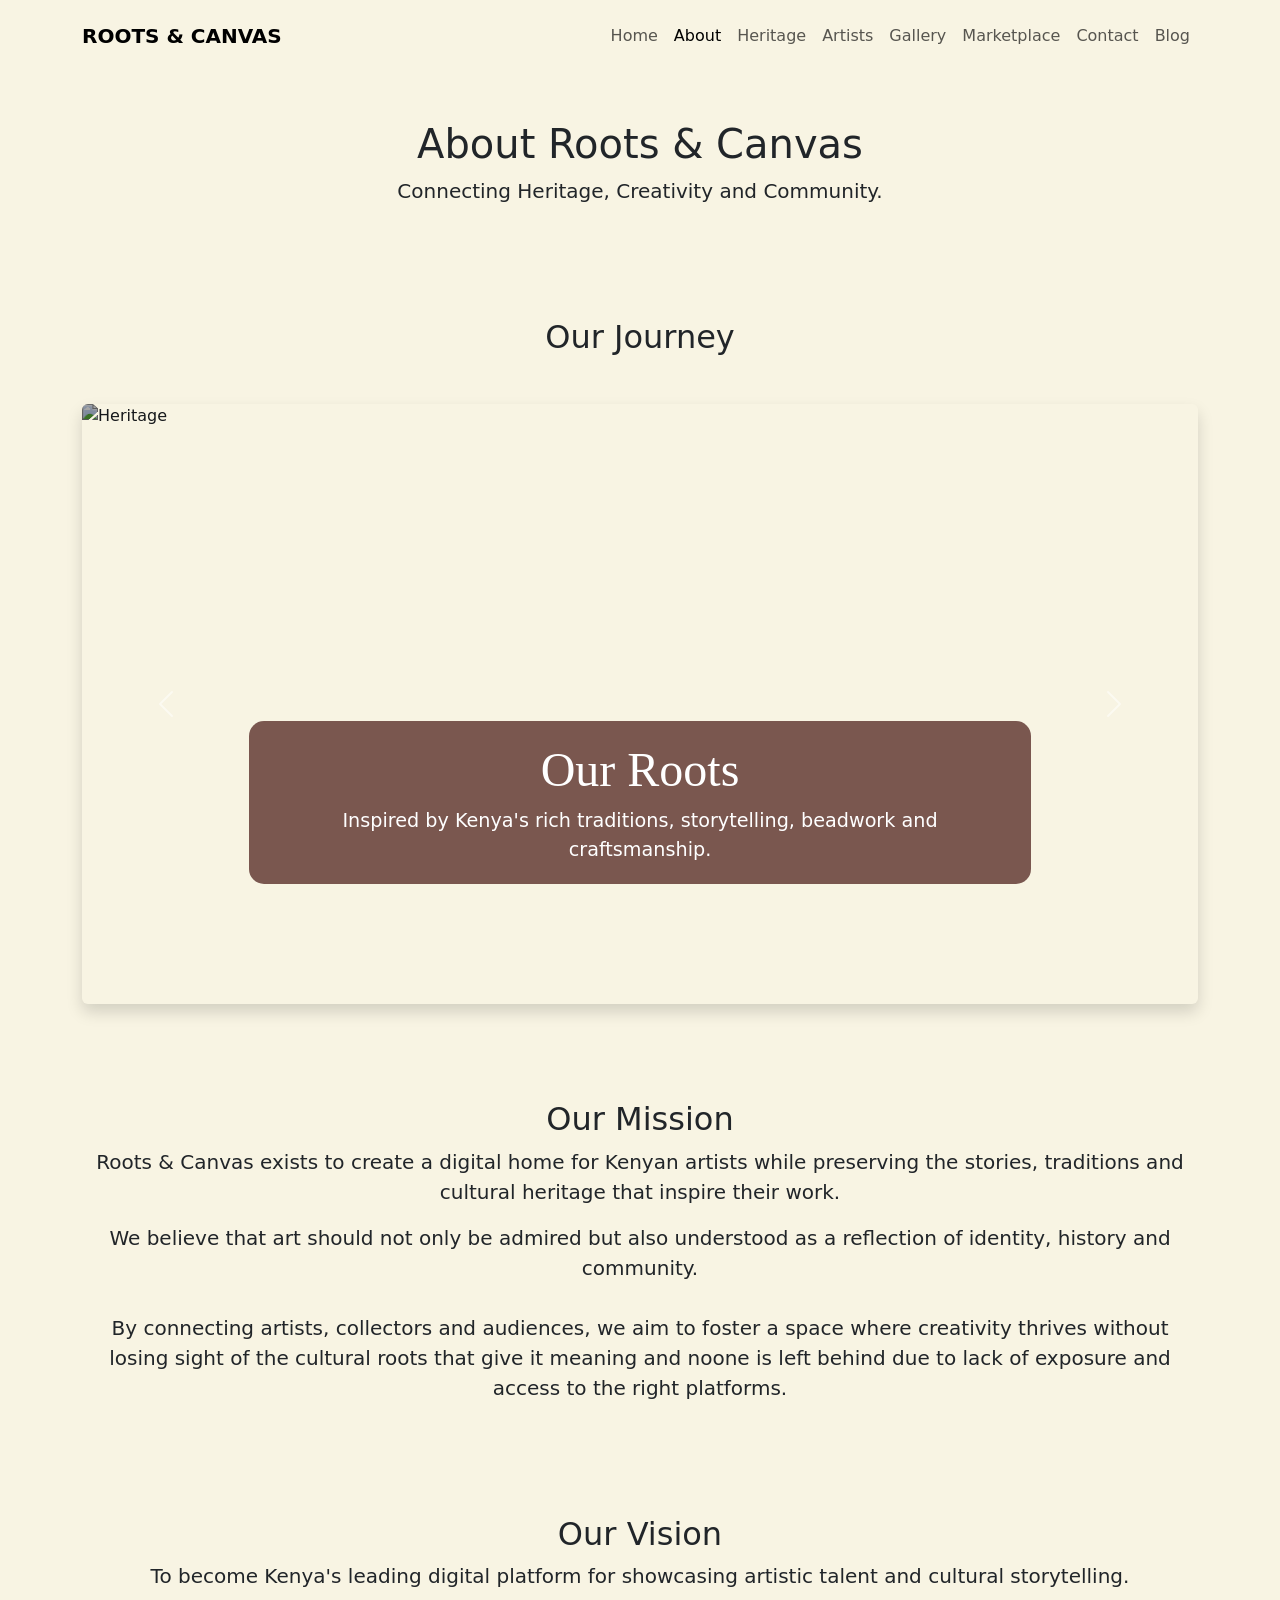
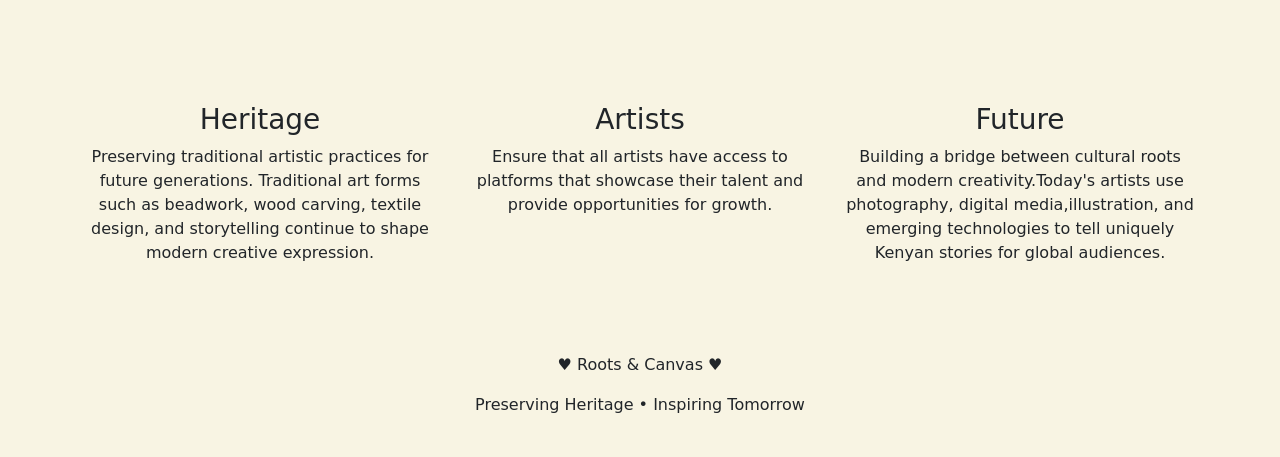
==== aboutus.html @ d77ed567 "changed the layout of about page" ====
<!DOCTYPE html>
<html lang="en">

<head>

  <meta charset="UTF-8">
  <meta name="viewport" content="width=device-width, initial-scale=1.0">

  <title>About | Roots & Canvas</title>
  <link href="https://cdn.jsdelivr.net/npm/bootstrap@5.3.7/dist/css/bootstrap.min.css" rel="stylesheet">
  <link rel="stylesheet" href="css/style.css">

</head>

<body>

    <nav class="navbar navbar-expand-lg navbar-light bg-red py-3 sticky-top">

        <div class="container">

            <a class="navbar-brand fw-bold" href="index.html">
                ROOTS & CANVAS
            </a>

            <button class="navbar-toggler"
                    type="button"
                    data-bs-toggle="collapse"
                    data-bs-target="#menu">

                <span class="navbar-toggler-icon"></span>

            </button>

            <div class="collapse navbar-collapse" id="menu">

                <ul class="navbar-nav ms-auto">

                    <li class="nav-item">
                        <a class="nav-link" href="index.html">Home</a>
                    </li>

                    <li class="nav-item">
                        <a class="nav-link active" href="aboutus.html">About</a>
                    </li>

                    <li class="nav-item">
                        <a class="nav-link" href="Heritage.html">Heritage</a>
                    </li>

                    <li class="nav-item">
                        <a class="nav-link" href="Artists.html">Artists</a>
                    </li>

                    <li class="nav-item">
                        <a class="nav-link" href="gallery.html">Gallery</a>
                    </li>

                    <li class="nav-item">
                        <a class="nav-link" href="MarketPlace.html">Marketplace</a>
                    </li>

                    <li class="nav-item">
                        <a class="nav-link" href="contacts.html">Contact</a>
                    </li>

                    <li class="nav-item">
                        <a class="nav-link" href="blog.html">Blog</a>
                    </li>

                </ul>

            </div>

        </div>

    </nav>

<section class="py-5">
       <div class="container text-center">
            <h1 class="section-title">
              About Roots & Canvas
            </h1>

             <p class="lead">Connecting Heritage, Creativity and Community.</p>
       </div>
</section>

    <section class="container py-5">

    <h2 class="section-title text-center mb-5">
        Our Journey
    </h2>

    <div id="aboutCarousel"
         class="carousel slide shadow rounded overflow-hidden"
         data-bs-ride="carousel">

        <div class="carousel-inner">

            <!-- Slide 1 -->

            <div class="carousel-item active">

                <img src="images/heritage.jpg"
                     class="d-block w-100 carousel-img"
                     alt="Heritage">

                <div class="carousel-caption">

                    <h2>Our Roots</h2>

                    <p>
                        Inspired by Kenya's rich traditions,
                        storytelling, beadwork and craftsmanship.
                    </p>

                </div>

            </div>

            <!-- Slide 2 -->

            <div class="carousel-item">

                <img src="images/artists.jpg"
                     class="d-block w-100 carousel-img"
                     alt="Artists">

                <div class="carousel-caption">

                    <h2>Our Artists</h2>

                    <p>
                        Creating a platform where talented artists
                        can showcase their work and reach collectors.
                    </p>

                </div>

            </div>

            <!-- Slide 3 -->

            <div class="carousel-item">

                <img src="images/future.jpg"
                     class="d-block w-100 carousel-img"
                     alt="Future">

                <div class="carousel-caption">

                    <h2>Our Future</h2>

                    <p>
                        Connecting culture and creativity through
                        technology and global audiences.
                    </p>

                </div>

            </div>

        </div>

        <!-- Previous -->

        <button class="carousel-control-prev"
                type="button"
                data-bs-target="#aboutCarousel"
                data-bs-slide="prev">

            <span class="carousel-control-prev-icon"></span>

        </button>

        <!-- Next -->

        <button class="carousel-control-next"
                type="button"
                data-bs-target="#aboutCarousel"
                data-bs-slide="next">

            <span class="carousel-control-next-icon"></span>

        </button>

    </div>

</section>


<section class="heritage-section py-5">
   <div class="container text-center">

         <h2>Our Mission</h2>

         <p class="lead">
         Roots & Canvas exists to create a digital home
         for Kenyan artists while preserving the stories,
         traditions and cultural heritage that inspire
         their work.
         </p>

         <p class="lead">
         We believe that art should not only be admired but
         also understood as a reflection of identity,
         history and community.
         <br><br>
         By connecting artists, collectors and audiences,
         we aim to foster a space where creativity thrives without losing 
         sight of the cultural roots that give it meaning and noone is left
          behind due to lack of exposure and access to the right platforms.
         </p>
        </div>
        </div>
   </div>
</section>

<section class="heritage-section py-5">
   <div class="container text-center">

     <h2>Our Vision</h2>

     <p class="lead">
      To become Kenya's leading digital platform
      for showcasing artistic talent and cultural
      storytelling.
     </p>
 </div>
</section>

<section class="container py-5">
    <div class="row text-center">
        <div class="col-md-4">
           <h3>Heritage</h3>

           <p> Preserving traditional artistic practices for future generations. 
            Traditional art forms such as beadwork, wood carving, textile design, 
            and storytelling continue to shape modern creative expression.</p>

        </div>

        <div class="col-md-4">
            <h3>Artists</h3>

            <p>Ensure that all artists have access to platforms that showcase their talent and provide opportunities for growth.</p>
        </div>

        <div class="col-md-4">

            <h3>Future</h3>
            <p>Building a bridge between cultural roots and modern creativity.Today's 
                artists use photography, digital media,illustration, and emerging technologies to tell
                uniquely Kenyan stories for global audiences.</p>

        </div>
    </div>
</section>

<footer class="py-4 text-center">

           <p>
            &#9829; Roots & Canvas 	&#9829;
        </p>

        <p>
            Preserving Heritage • Inspiring Tomorrow
        </p>

</footer>

<script src="https://cdn.jsdelivr.net/npm/bootstrap@5.3.7/dist/js/bootstrap.bundle.min.js"></script>

</body>

</html>
---- css/style.css ----
.roots-font{
    font-family: 'Cormorant Garamond', serif;
    color: #F8F5D2;
}

.canvas-font{
    font-family: 'Inter', sans-serif;
    color: #FBF5D2 ;
}

.body{

    background-color:var(--cream);
}
.hero{

    background-image:
        linear-gradient(
             rgba(75,8,3,0.8),
        rgba(75,8,3,0.6)
        ),
        url('../images/images (7).jpeg');

    background-size: cover;
    background-position: center;
    background-repeat: no-repeat;

    min-height: 100vh;

    display: flex;
    align-items: center;
}

:root{
    --heritage-green:#1B4332;
    --earth-brown:#6F4E37;
    --gold:#D4A017;
    --cream:#F8F4E3;
}

body{
    background-color:var(--cream);
}

.custom-green{
    background-color:var(--heritage-green);
}

.custom-gold{
    background-color:var(--gold);
    color:rgb(255, 255, 255);
}

.custom-brown{
    background-color:var(--earth-brown);
}

.gallery-img{

    width:100%;
    height:350px;

    object-fit:cover;

    border-radius:20px;

    transition:0.4s;

    box-shadow:0 5px 15px rgba(0,0,0,0.2);

}

.gallery-img:hover{

    transform:scale(1.03);

}

.artwork-card{

    position:relative;

}

.status{

    position:absolute;

    top:15px;

    left:15px;

    padding:8px 15px;

    border-radius:30px;

    font-size:0.8rem;

    font-weight:bold;

    color:white;

    z-index:10;

}

.artwork-card img{

    height:350px;

    object-fit:cover;

}

.artwork-card:hover{

    transform:translateY(-5px);

    transition:0.3s;

}

.carousel{

    border-radius:20px;

    overflow:hidden;

    box-shadow:0 10px 30px rgba(0,0,0,0.25);

}

.carousel-caption{

    background:rgba(54, 4, 1, 0.65);

    padding:20px;

    border-radius:15px;

}

.carousel-img{

    height:600px;

    object-fit:cover;

    filter:brightness(65%);

}

.carousel-caption{

    bottom:20%;

}

.carousel-caption h2{

    font-size:3rem;

    color:white;

    font-family:'Cormorant Garamond', serif;

}

.carousel-caption p{

    font-size:1.2rem;

    max-width:700px;

    margin:auto;

}

.marketplace-hero{

    background-color: var(--desert-tan);

}

.market-title{

    color: var(--chestnut);

    font-family: 'Cormorant Garamond', serif;

    margin-bottom: 20px;

}

.art-row{

    display: flex;

    gap: 20px;

    overflow-x: auto;

    padding-bottom: 20px;

    scrollbar-width: none;

}

.art-row::-webkit-scrollbar{

    display: none;

}

.market-card{

    min-width: 320px;

    background: white;

    border-radius: 20px;

    overflow: hidden;

    position: relative;

    box-shadow: 0 5px 20px rgba(0,0,0,0.15);

    transition: 0.3s;

}

.market-card:hover{

    transform: translateY(-8px);

}

.market-card img{

    width: 100%;

    height: 280px;

    object-fit: cover;

}

.market-info{

    padding: 20px;

}

.status{

    position: absolute;

    top: 15px;

    left: 15px;

    padding: 8px 15px;

    border-radius: 50px;

    color: white;

    font-size: 0.8rem;

    font-weight: bold;

    z-index: 10;

}

.sold{

    background: #8B0000;

}

.booked{

    background: #C87B38;

}

.available{

    background: #556B2F;

}

.blog-hero{

    background:
    linear-gradient(
        rgba(75,8,3,0.8),
        rgba(75,8,3,0.6)
    ),
    url('../images/images (12).jpeg');

    background-size:cover;
    background-position:center;

    color:white;

    padding:120px 0;

}

.blog-card{

    transition:0.3s;

}

.blog-card:hover{

    transform:translateY(-8px);

}

.blog-category{

    background-color:var(--olive);

    color:white;

    padding:6px 12px;

    border-radius:20px;

    font-size:0.8rem;

}

.featured-blog{

    background-color:var(--desert-tan);

}

.contact-hero{

    background:
    linear-gradient(
        rgba(75,8,3,0.8),
        rgba(75,8,3,0.6)
    ),
    url('../images/5,473 Kenyan Art Stock Photos, High-Res Pictures, and Images - Getty Images _ African art_files/gettyimages-2182908956-612x612.jpg');

    background-size:cover;
    background-position:center;

    color:white;

    padding:120px 0;

}

.contact-card{

    background:white;

    padding:30px;

    text-align:center;

    border-radius:20px;

    box-shadow:0 5px 20px rgba(0,0,0,0.1);

    height:100%;

}

.contact-card h3{

    color:var(--chestnut);

    margin-bottom:15px;

}
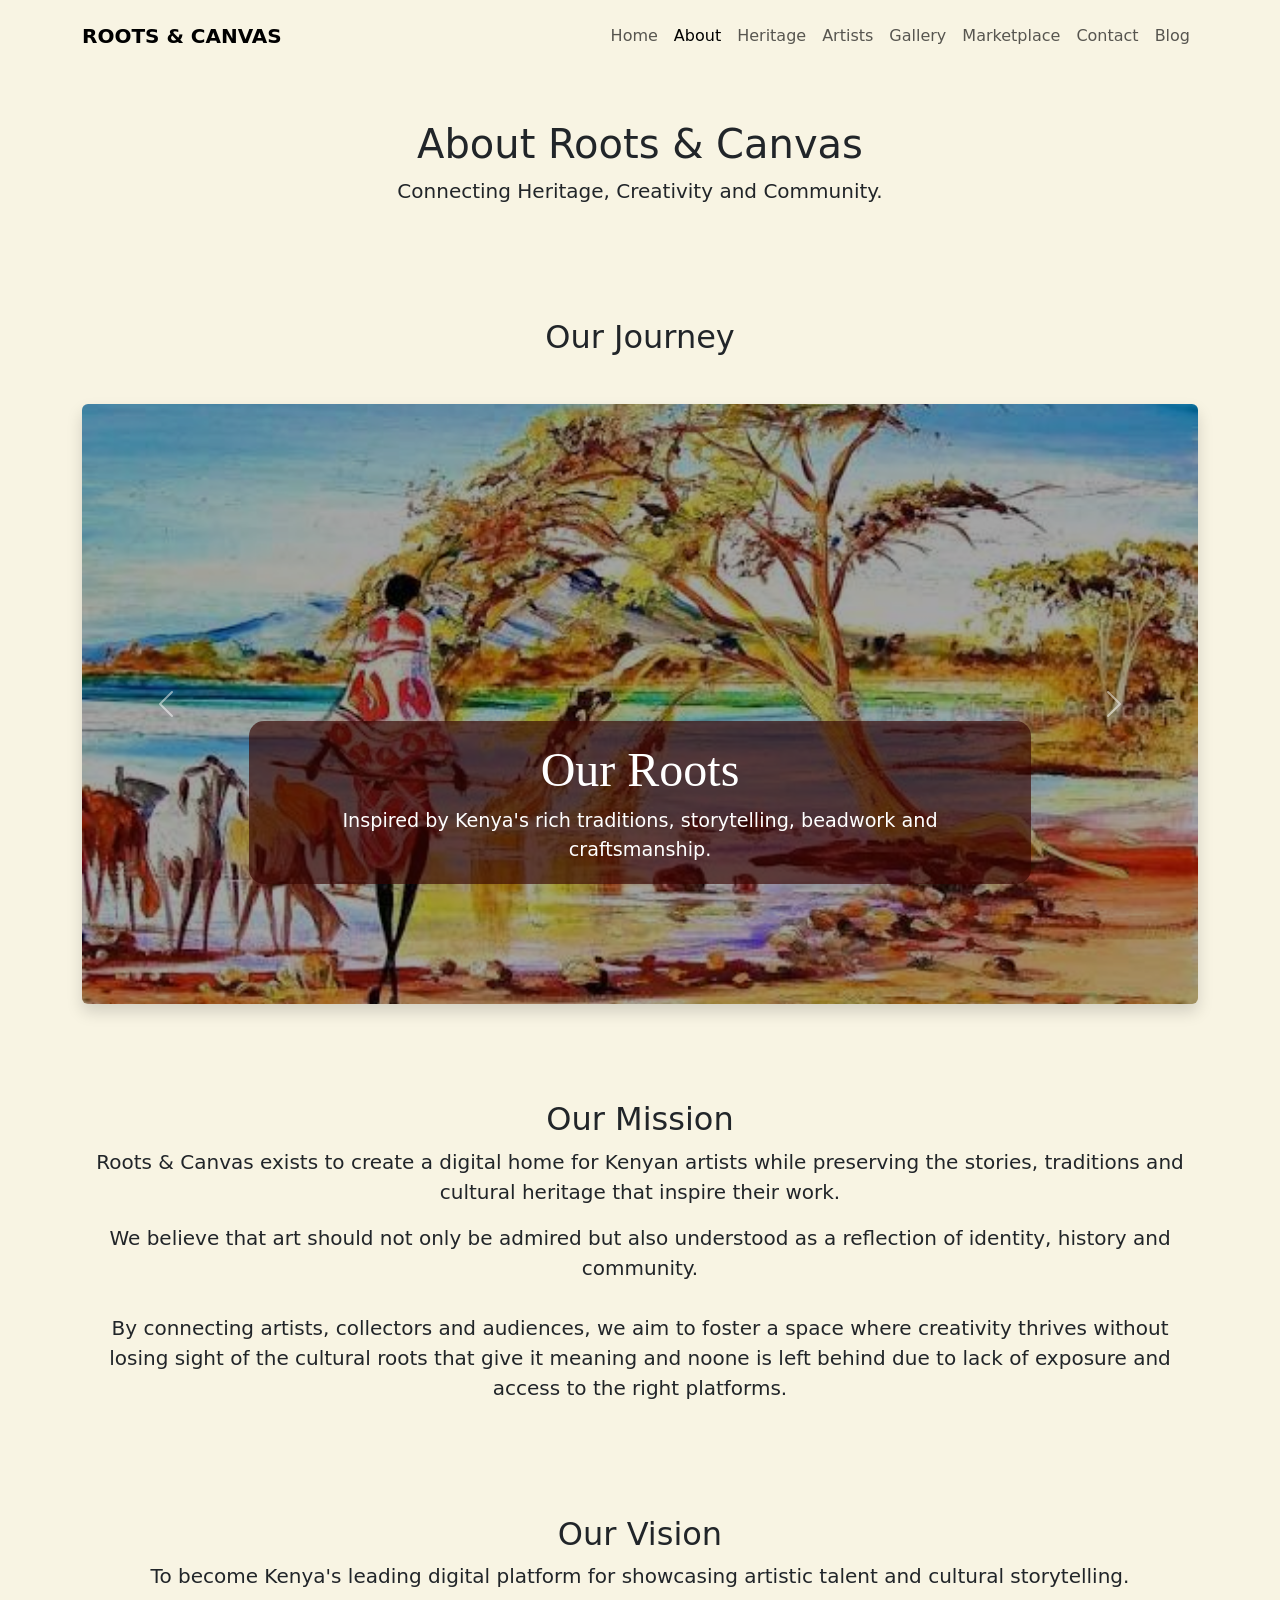
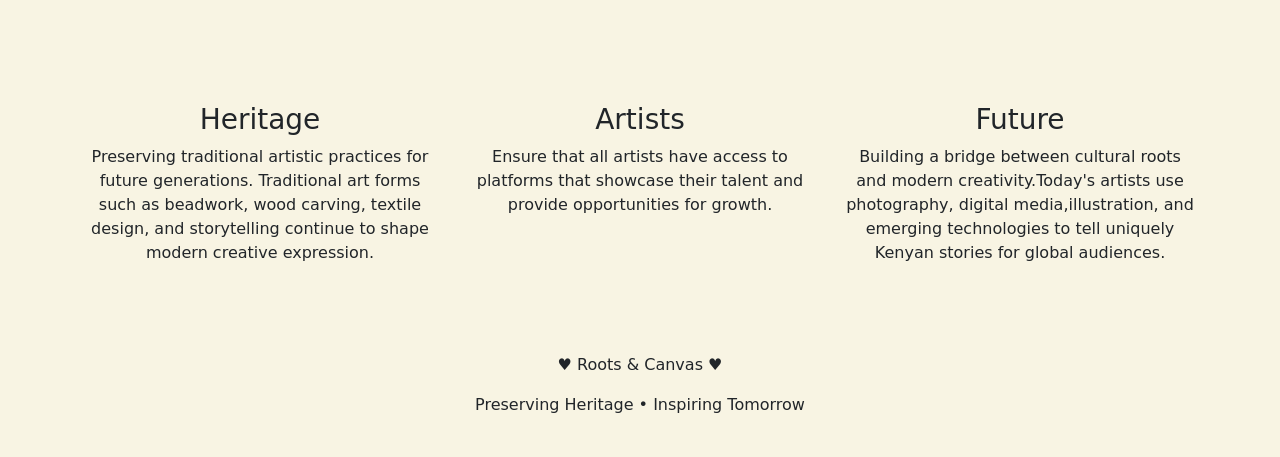
==== commit 734b5371: "added images to the about page" ====
--- a/aboutus.html
+++ b/aboutus.html
@@ -101,7 +101,7 @@
 
             <div class="carousel-item active">
 
-                <img src="images/heritage.jpg"
+                <img src="images/images (9).jpeg"
                      class="d-block w-100 carousel-img"
                      alt="Heritage">
 
@@ -122,7 +122,7 @@
 
             <div class="carousel-item">
 
-                <img src="images/artists.jpg"
+                <img src="images/gettyimages-2054033150-612x612.jpg"
                      class="d-block w-100 carousel-img"
                      alt="Artists">
 
@@ -143,7 +143,7 @@
 
             <div class="carousel-item">
 
-                <img src="images/future.jpg"
+                <img src="images/dickson-audacity-768x767,tech.jpg"
                      class="d-block w-100 carousel-img"
                      alt="Future">
 
--- a/css/style.css
+++ b/css/style.css
@@ -1,11 +1,13 @@
 .roots-font{
     font-family: 'Cormorant Garamond', serif;
     color: #F8F5D2;
+    font-size: 5rem;
 }
 
 .canvas-font{
     font-family: 'Inter', sans-serif;
     color: #FBF5D2 ;
+    font-size: 5rem;
 }
 
 .body{
@@ -36,6 +38,7 @@
     --earth-brown:#6F4E37;
     --gold:#D4A017;
     --cream:#F8F4E3;
+    --red:#8B0000;
 }
 
 body{
@@ -53,6 +56,11 @@
 
 .custom-brown{
     background-color:var(--earth-brown);
+}
+
+.custom-red{
+    background-color:#8B0000;
+    color:rgb(255, 255, 255);
 }
 
 .gallery-img{
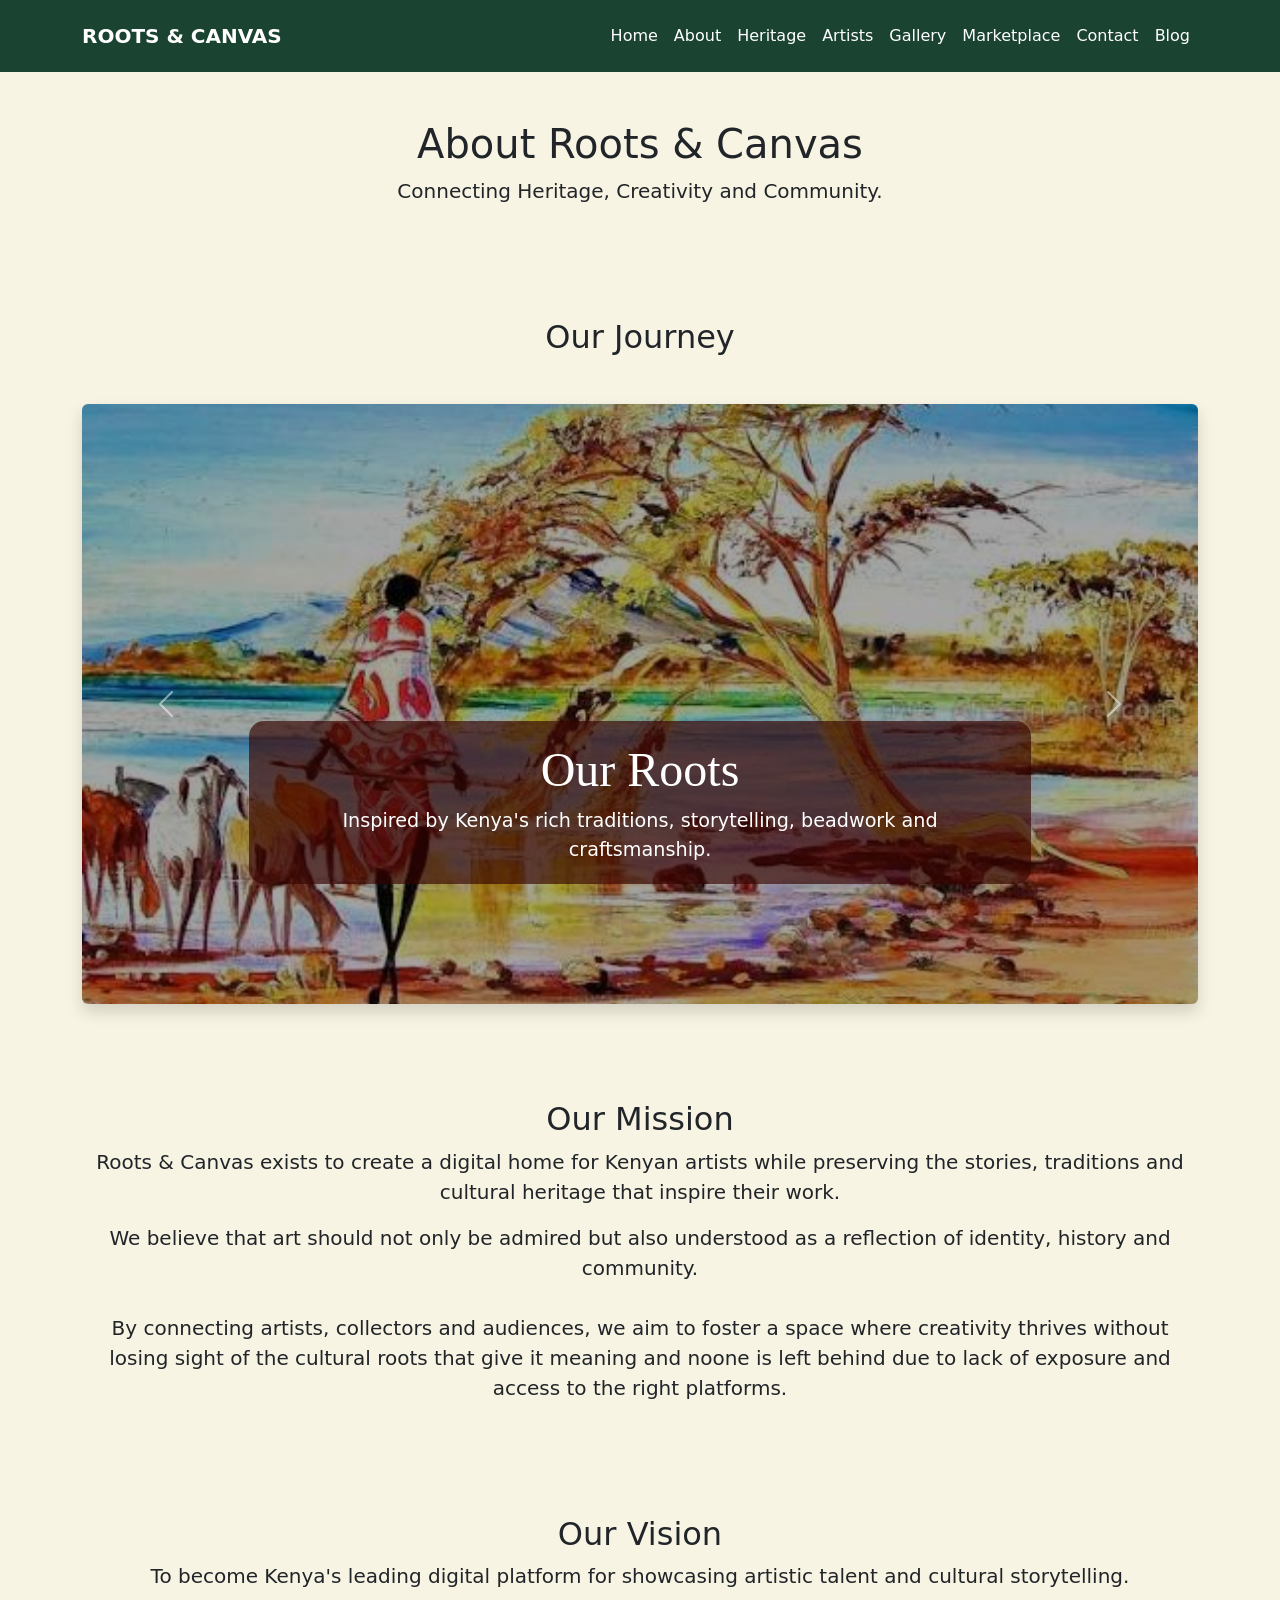
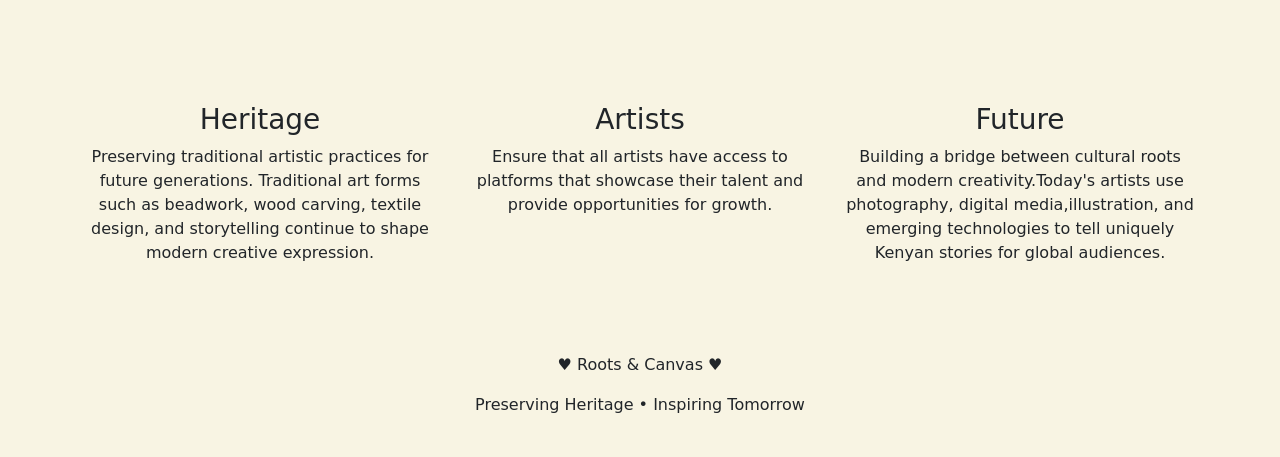
==== commit 628af258: "changed the navigation links colours" ====
--- a/aboutus.html
+++ b/aboutus.html
@@ -14,7 +14,7 @@
 
 <body>
 
-    <nav class="navbar navbar-expand-lg navbar-light bg-red py-3 sticky-top">
+   <nav class="navbar navbar-expand-lg navbar-light custom-green py-3 sticky-top">
 
         <div class="container">
 
--- a/css/style.css
+++ b/css/style.css
@@ -8,6 +8,10 @@
     font-family: 'Inter', sans-serif;
     color: #FBF5D2 ;
     font-size: 5rem;
+}
+
+.navbar a {
+    color: white !important;
 }
 
 .body{
@@ -390,4 +394,5 @@
 
     margin-bottom:15px;
 
-}+}
+
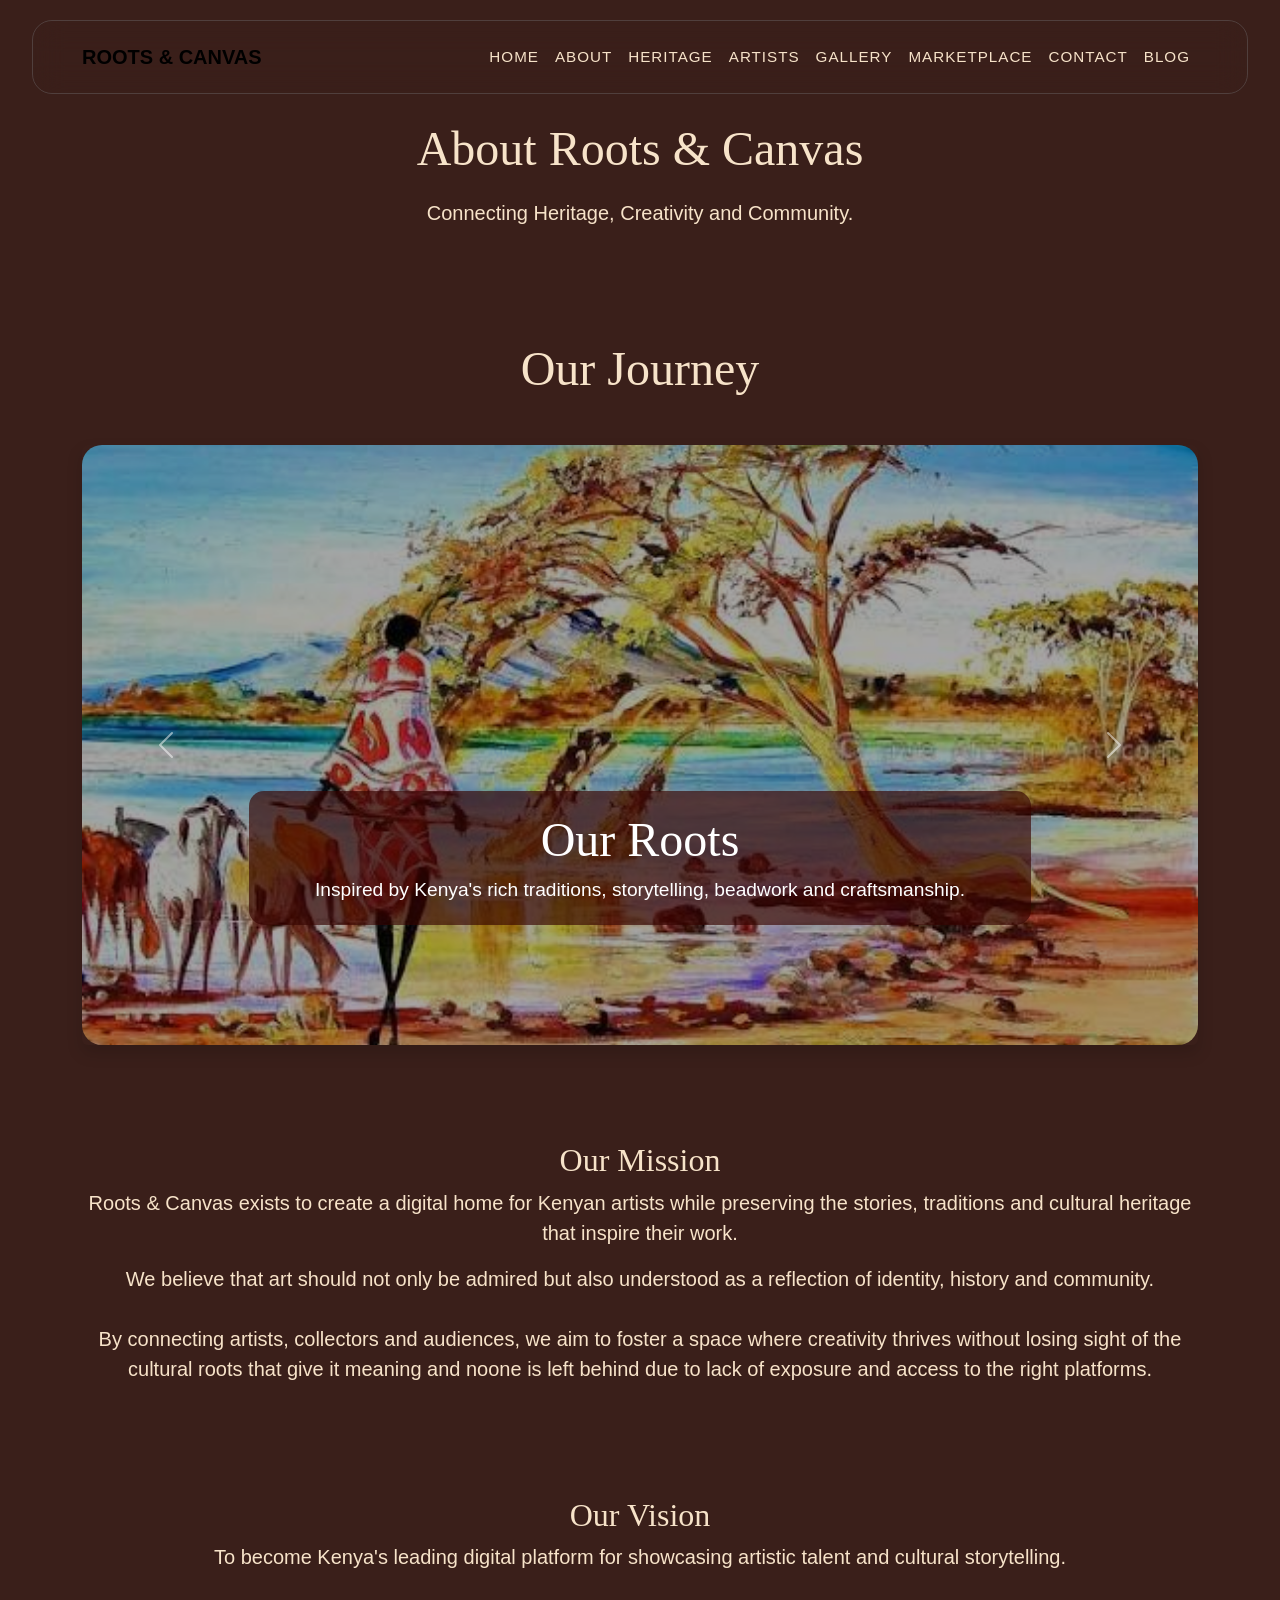
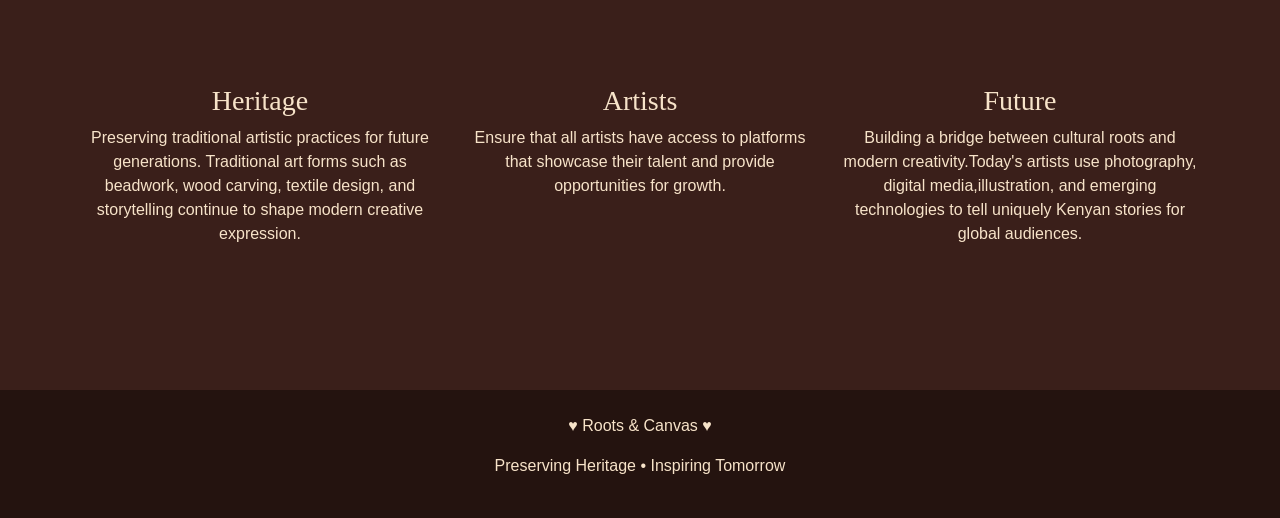
==== commit c5adc1d7: "changed the colour scheme of the project" ====
--- a/aboutus.html
+++ b/aboutus.html
@@ -77,6 +77,7 @@
 
 <section class="py-5">
        <div class="container text-center">
+        <br><br><br>
             <h1 class="section-title">
               About Roots & Canvas
             </h1>
@@ -87,9 +88,9 @@
 
     <section class="container py-5">
 
-    <h2 class="section-title text-center mb-5">
+    <h1 class="section-title text-center mb-5">
         Our Journey
-    </h2>
+    </h1>
 
     <div id="aboutCarousel"
          class="carousel slide shadow rounded overflow-hidden"
--- a/css/style.css
+++ b/css/style.css
@@ -1,70 +1,226 @@
 .roots-font{
-    font-family: 'Cormorant Garamond', serif;
-    color: #F8F5D2;
-    font-size: 5rem;
+
+    font-family:'Bodoni Moda', serif;
+
+    font-size:5rem;
+
+    font-weight:700;
+
+    letter-spacing:-2px;
+
 }
 
 .canvas-font{
     font-family: 'Inter', sans-serif;
     color: #FBF5D2 ;
-    font-size: 5rem;
-}
-
-.navbar a {
-    color: white !important;
-}
-
-.body{
-
-    background-color:var(--cream);
-}
+    font-size: 4rem;
+}
+
+
+
+ .navbar{ 
+    position:fixed;
+    top:20px;
+    left:50%;
+    transform:translateX(-50%);
+    width:95%;
+    padding:12px 30px;
+
+
+
+    display:flex;
+    justify-content:space-between;
+    align-items:center;
+    font-family:'Manrope', sans-serif;
+
+
+    backdrop-filter:blur(15px);
+
+    border:1px solid rgba(95, 84, 84, 0.624);
+
+    border-radius:20px;
+
+    z-index:1000;
+}
+
+.logo{
+
+    font-family:'Cinzel', serif;
+
+    font-size:1.5rem;
+
+    font-weight:700;
+
+    color:var(--cream) !important;
+
+    letter-spacing:2px;
+
+}
+
+.nav-link{
+
+    font-family:'Manrope', sans-serif;
+
+    font-size:0.95rem;
+
+    font-weight:500;
+
+    letter-spacing:1px;
+
+    text-transform:uppercase;
+
+    color:var(--cream) !important;
+
+    transition:0.3s;
+
+}
+
+.nav-link:hover{
+
+    color:var(--black) !important;
+
+    text-shadow:0 0 10px rgba(192, 174, 10, 0.793);
+
+}
+
+
+
+
+body{
+    font-family:'Inter',sans-serif;
+    background-color:var(--dark-brown);
+    color:var(--cream);
+}
+
+
+h1,h2,h3,h4,h5{
+    font-family:'Cormorant Garamond',serif;
+}
+
+.h3{font-weight:bold;
+font-family: 'Cormorant Garamond', serif; }
+
+
 .hero{
 
-    background-image:
-        linear-gradient(
-             rgba(75,8,3,0.8),
-        rgba(75,8,3,0.6)
-        ),
-        url('../images/images (7).jpeg');
-
-    background-size: cover;
-    background-position: center;
-    background-repeat: no-repeat;
-
-    min-height: 100vh;
-
-    display: flex;
-    align-items: center;
+    min-height:100vh;
+
+    padding-top:120px;
+
+    display:flex;
+
+    align-items:center;
+
+    background:
+    linear-gradient(
+        rgba(0,0,0,0.55),
+        rgba(0,0,0,0.7)
+    ),
+
+    url('../images/images (7).jpeg');
+
+    background-size:cover;
+
+    background-position:center;
+
+}
+
+.hero-title{
+
+    line-height:0.9;
+
+    margin-bottom:30px;
+
+}
+
+.hero-text{
+
+    font-size:1.2rem;
+
+    max-width:550px;
+
+    color:var(--cream);
+
+}
+
+.hero-image{
+
+    border-radius:25px;
+
+    box-shadow:
+    0 20px 50px rgba(0,0,0,0.4);
+
+    transition:0.4s;
+
+}
+
+.hero-image:hover{
+
+    transform:scale(1.03);
+
+}
+
+.small-heading{
+
+    color:var(--cream);
+
+    letter-spacing:4px;
+
+    text-transform:uppercase;
+
+    font-size:0.9rem;
+
 }
 
 :root{
-    --heritage-green:#1B4332;
-    --earth-brown:#6F4E37;
-    --gold:#D4A017;
-    --cream:#F8F4E3;
-    --red:#8B0000;
-}
-
-body{
-    background-color:var(--cream);
-}
-
-.custom-green{
-    background-color:var(--heritage-green);
-}
-
-.custom-gold{
-    background-color:var(--gold);
-    color:rgb(255, 255, 255);
-}
-
-.custom-brown{
-    background-color:var(--earth-brown);
-}
-
-.custom-red{
-    background-color:#8B0000;
-    color:rgb(255, 255, 255);
+
+    --chestnut:#4B0803;
+    --copper:#BF4B12;
+    --amber:#E89A2D;
+    --dark-brown:#3A1F1A;
+    --olive:#556B2F;
+    --cream:#F7E3C9;
+    --desert-tan:#F2D2A2;
+
+}
+
+
+.custom-btn{
+
+    background:var(--copper);
+
+    color:rgb(229, 201, 201);
+
+    border:none;
+
+    padding:12px 30px;
+
+    border-radius:12px;
+
+    transition:0.3s;
+
+}
+
+.custom-btn:hover{
+
+    background:var(--amber);
+
+    transform:translateY(-3px);
+
+}
+
+img{
+
+    border-radius:20px;
+     transition:0.4s;
+
+}
+
+
+img:hover{
+
+    transform:scale(1.02);
+
 }
 
 .gallery-img{
@@ -224,6 +380,7 @@
 
 }
 
+
 .market-card{
 
     min-width: 320px;
@@ -248,14 +405,17 @@
 
 }
 
-.market-card img{
-
-    width: 100%;
-
-    height: 280px;
-
-    object-fit: cover;
-
+.market-card{
+
+    background:rgba(255,255,255,0.05);
+
+    backdrop-filter:blur(10px);
+
+    border:1px solid rgba(255,255,255,0.1);
+
+    border-radius:20px;
+
+    color:var(--cream);
 }
 
 .market-info{
@@ -322,6 +482,30 @@
 
 }
 
+.card{
+
+    background:rgba(255,255,255,0.05);
+
+    color:var(--cream);
+
+    border:1px solid rgba(255,255,255,0.1);
+
+    border-radius:18px;
+
+    overflow:hidden;
+
+    transition:0.3s;
+
+}
+
+.card:hover{
+
+    transform:translateY(-10px);
+
+    box-shadow:0 10px 30px rgba(0,0,0,0.3);
+
+}
+
 .blog-card{
 
     transition:0.3s;
@@ -396,3 +580,45 @@
 
 }
 
+
+section{
+
+    padding-top:100px;
+
+    padding-bottom:100px;
+
+}
+
+.section-title{
+
+    font-size:3rem;
+
+    color:var(--cream);
+
+    margin-bottom:20px;
+
+}
+
+.section-subtitle{
+
+    color:var(--amber);
+
+    text-transform:uppercase;
+
+    letter-spacing:3px;
+
+    font-size:0.9rem;
+
+}
+
+footer{
+
+    background:#24130F;
+
+    padding:60px 0;
+
+    margin-top:80px;
+
+}
+
+
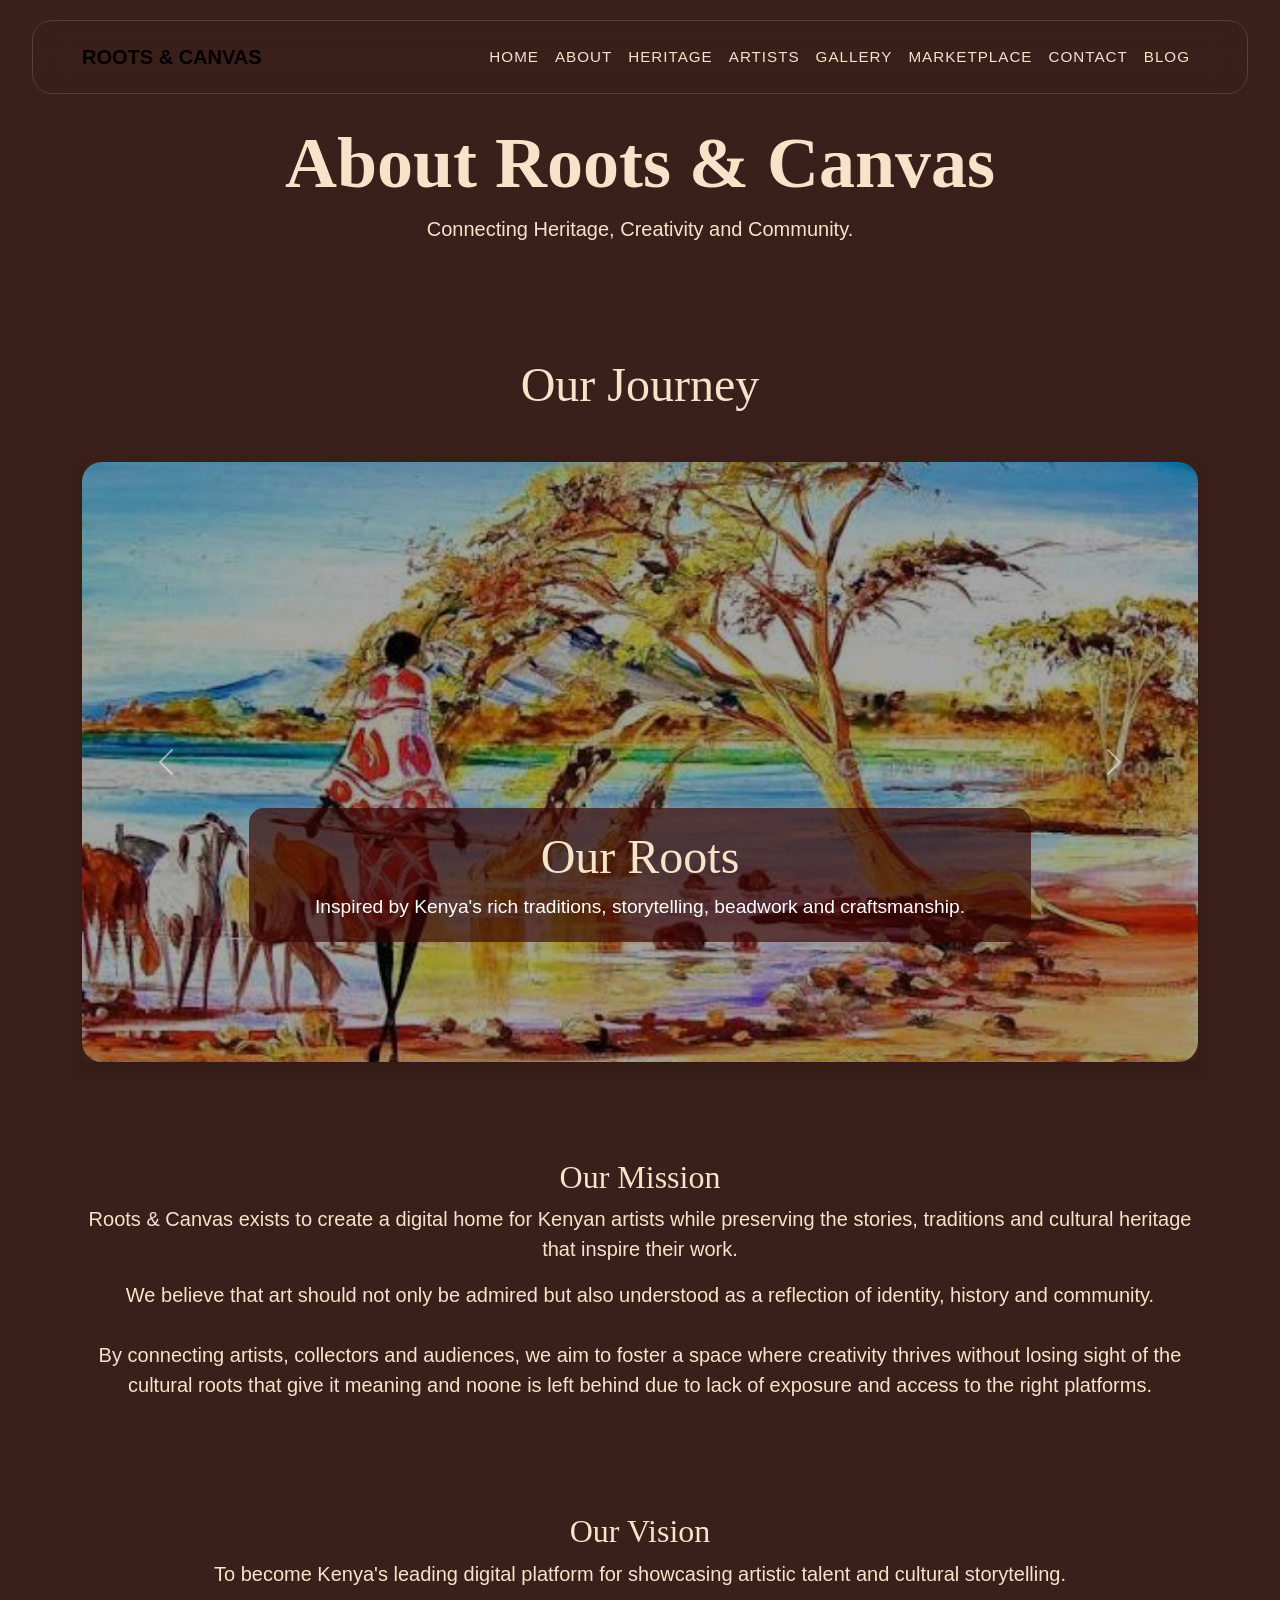
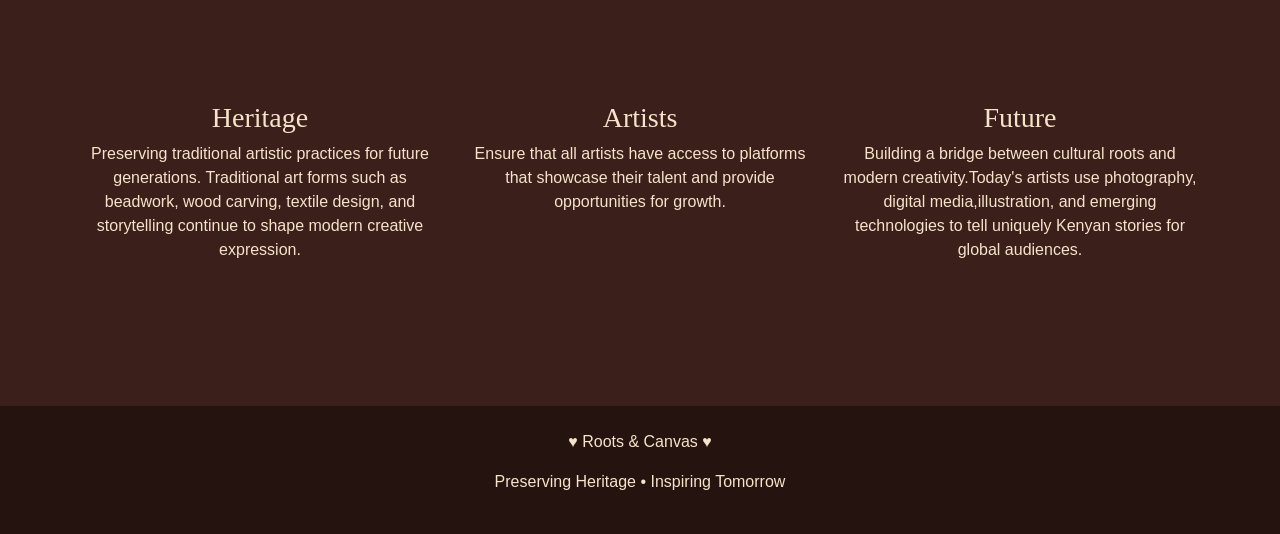
==== commit 03e7e3cc: "changed some css aspects and added images and descriptions to the artists placehoolders" ====
--- a/aboutus.html
+++ b/aboutus.html
@@ -78,9 +78,11 @@
 <section class="py-5">
        <div class="container text-center">
         <br><br><br>
-            <h1 class="section-title">
-              About Roots & Canvas
-            </h1>
+             <h1 class="display-2 fw-bold">
+
+            About Roots & Canvas
+
+        </h1>
 
              <p class="lead">Connecting Heritage, Creativity and Community.</p>
        </div>
--- a/css/style.css
+++ b/css/style.css
@@ -2,7 +2,7 @@
 
     font-family:'Bodoni Moda', serif;
 
-    font-size:5rem;
+    font-size:4rem;
 
     font-weight:700;
 
@@ -11,12 +11,10 @@
 }
 
 .canvas-font{
-    font-family: 'Inter', sans-serif;
+    font-family: "Cormorant Garamond", serif;
     color: #FBF5D2 ;
-    font-size: 4rem;
-}
-
-
+    font-size: 3rem;
+}
 
  .navbar{ 
     position:fixed;
@@ -45,7 +43,7 @@
 
 .logo{
 
-    font-family:'Cinzel', serif;
+    font-family:"Cormorant Garamond", serif;
 
     font-size:1.5rem;
 
@@ -79,7 +77,7 @@
 
     color:var(--black) !important;
 
-    text-shadow:0 0 10px rgba(192, 174, 10, 0.793);
+    text-shadow:0 0 10px rgba(141, 33, 33, 0.793);
 
 }
 
@@ -94,8 +92,9 @@
 
 
 h1,h2,h3,h4,h5{
-    font-family:'Cormorant Garamond',serif;
-}
+    font-family:'Manrope',serif;
+}
+
 
 .h3{font-weight:bold;
 font-family: 'Cormorant Garamond', serif; }
@@ -103,7 +102,7 @@
 
 .hero{
 
-    min-height:100vh;
+    min-height:80vh;
 
     padding-top:120px;
 
@@ -187,23 +186,23 @@
 
 .custom-btn{
 
+    background:var(--olive);
+
+    color:rgb(229, 201, 201);
+
+    border:none;
+
+    padding:12px 30px;
+
+    border-radius:12px;
+
+    transition:0.3s;
+
+}
+
+.custom-btn:hover{
+
     background:var(--copper);
-
-    color:rgb(229, 201, 201);
-
-    border:none;
-
-    padding:12px 30px;
-
-    border-radius:12px;
-
-    transition:0.3s;
-
-}
-
-.custom-btn:hover{
-
-    background:var(--amber);
 
     transform:translateY(-3px);
 
@@ -328,7 +327,7 @@
 
     font-size:3rem;
 
-    color:white;
+    color:var(--cream);
 
     font-family:'Cormorant Garamond', serif;
 
@@ -352,7 +351,7 @@
 
 .market-title{
 
-    color: var(--chestnut);
+    color: var(--cream);
 
     font-family: 'Cormorant Garamond', serif;
 
@@ -385,7 +384,7 @@
 
     min-width: 320px;
 
-    background: white;
+    background: var(--cream);
 
     border-radius: 20px;
 
@@ -460,7 +459,7 @@
 
 .available{
 
-    background: #556B2F;
+    background:olive;
 
 }
 
@@ -476,7 +475,7 @@
     background-size:cover;
     background-position:center;
 
-    color:white;
+    color:var(--cream);
 
     padding:120px 0;
 
@@ -550,7 +549,7 @@
     background-size:cover;
     background-position:center;
 
-    color:white;
+    color:var(--cream);
 
     padding:120px 0;
 
@@ -558,7 +557,7 @@
 
 .contact-card{
 
-    background:white;
+    background:var(--cream);
 
     padding:30px;
 
@@ -580,12 +579,15 @@
 
 }
 
+.contact-card p{
+    color: var(--chestnut);
+    font-size: 1.1rem;
+}
+
 
 section{
 
-    padding-top:100px;
-
-    padding-bottom:100px;
+    padding-top:70px 0;
 
 }
 
@@ -601,7 +603,7 @@
 
 .section-subtitle{
 
-    color:var(--amber);
+    color:var(--cream);
 
     text-transform:uppercase;
 
@@ -611,6 +613,23 @@
 
 }
 
+.social-icons img{
+    width:40px;
+    height:40px;
+    transition:0.3s;
+}
+
+.social-icons a {
+    text-decoration: none;
+    font-size: 50px;
+     margin: 0 15px;
+}
+
+
+.social-icons img:hover{
+    transform:scale(1.2);
+}
+
 footer{
 
     background:#24130F;
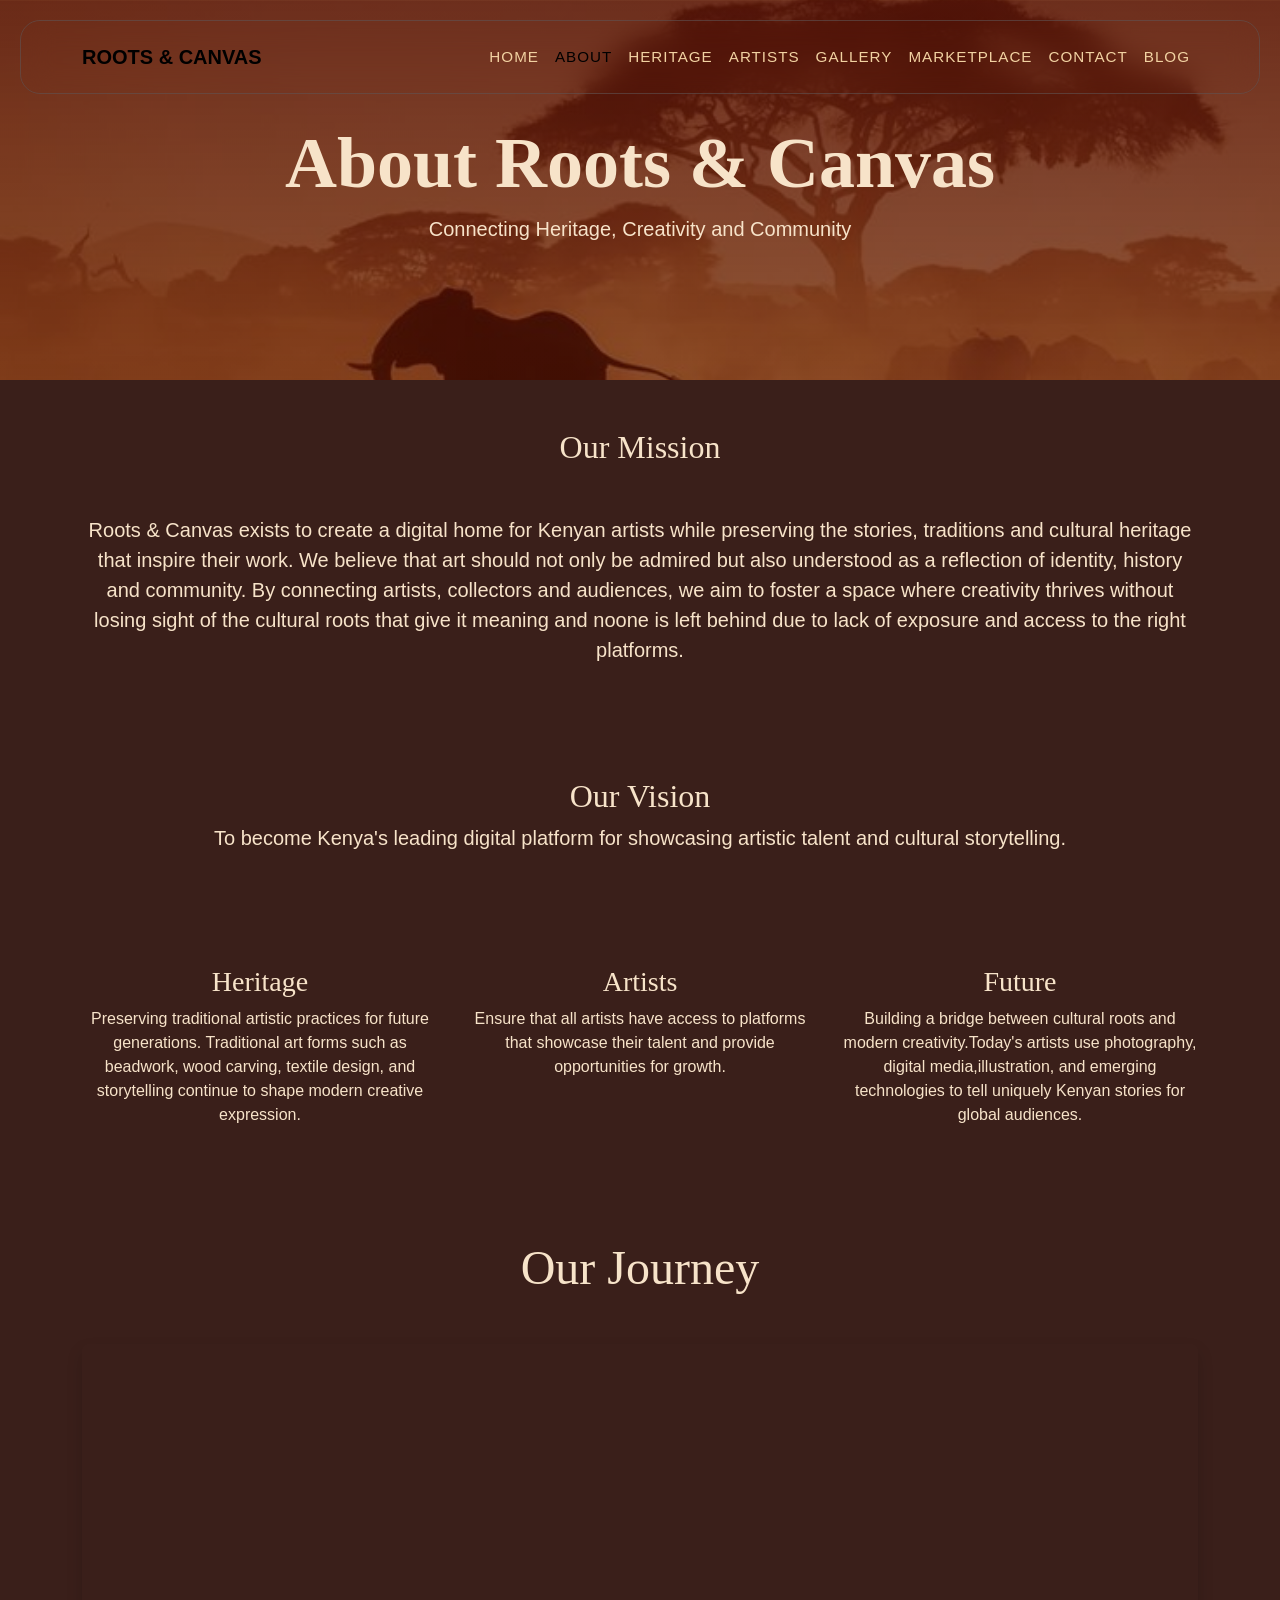
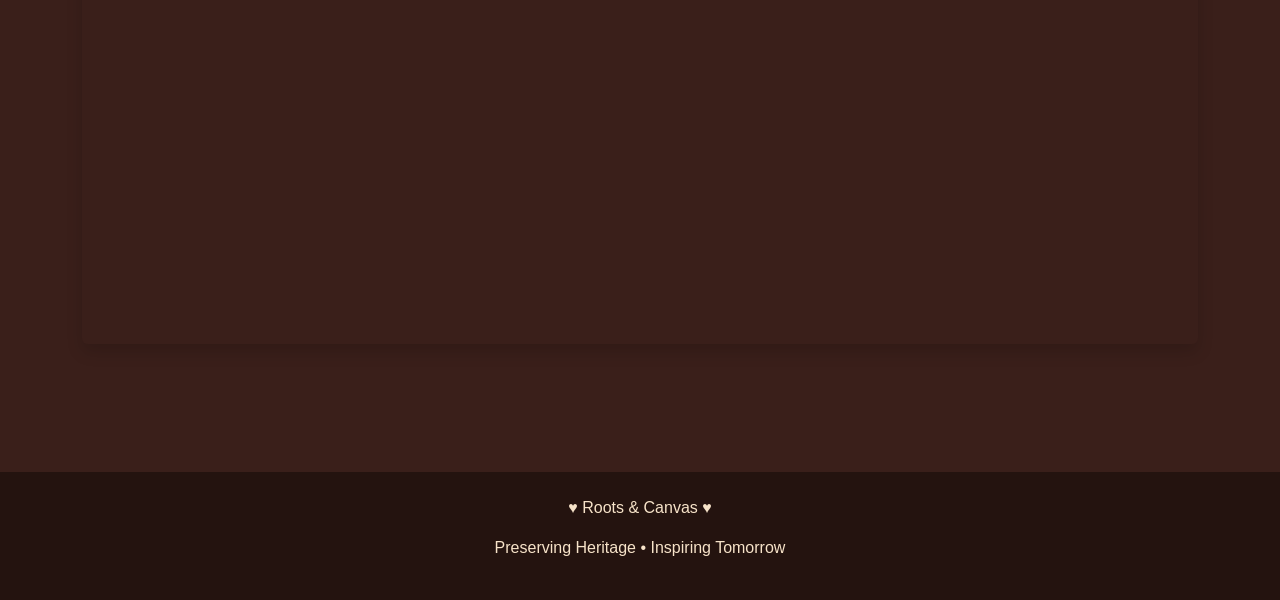
==== commit 010cab07: "added animations and chnged the about us page layout" ====
--- a/aboutus.html
+++ b/aboutus.html
@@ -75,117 +75,18 @@
 
     </nav>
 
-<section class="py-5">
-       <div class="container text-center">
-        <br><br><br>
-             <h1 class="display-2 fw-bold">
-
-            About Roots & Canvas
-
+    <section class="About-hero">
+
+    <div class="container text-center">
+
+        <h1 class="display-2 fw-bold">
+          About Roots & Canvas
         </h1>
 
-             <p class="lead">Connecting Heritage, Creativity and Community.</p>
-       </div>
-</section>
-
-    <section class="container py-5">
-
-    <h1 class="section-title text-center mb-5">
-        Our Journey
-    </h1>
-
-    <div id="aboutCarousel"
-         class="carousel slide shadow rounded overflow-hidden"
-         data-bs-ride="carousel">
-
-        <div class="carousel-inner">
-
-            <!-- Slide 1 -->
-
-            <div class="carousel-item active">
-
-                <img src="images/images (9).jpeg"
-                     class="d-block w-100 carousel-img"
-                     alt="Heritage">
-
-                <div class="carousel-caption">
-
-                    <h2>Our Roots</h2>
-
-                    <p>
-                        Inspired by Kenya's rich traditions,
-                        storytelling, beadwork and craftsmanship.
-                    </p>
-
-                </div>
-
-            </div>
-
-            <!-- Slide 2 -->
-
-            <div class="carousel-item">
-
-                <img src="images/gettyimages-2054033150-612x612.jpg"
-                     class="d-block w-100 carousel-img"
-                     alt="Artists">
-
-                <div class="carousel-caption">
-
-                    <h2>Our Artists</h2>
-
-                    <p>
-                        Creating a platform where talented artists
-                        can showcase their work and reach collectors.
-                    </p>
-
-                </div>
-
-            </div>
-
-            <!-- Slide 3 -->
-
-            <div class="carousel-item">
-
-                <img src="images/dickson-audacity-768x767,tech.jpg"
-                     class="d-block w-100 carousel-img"
-                     alt="Future">
-
-                <div class="carousel-caption">
-
-                    <h2>Our Future</h2>
-
-                    <p>
-                        Connecting culture and creativity through
-                        technology and global audiences.
-                    </p>
-
-                </div>
-
-            </div>
-
-        </div>
-
-        <!-- Previous -->
-
-        <button class="carousel-control-prev"
-                type="button"
-                data-bs-target="#aboutCarousel"
-                data-bs-slide="prev">
-
-            <span class="carousel-control-prev-icon"></span>
-
-        </button>
-
-        <!-- Next -->
-
-        <button class="carousel-control-next"
-                type="button"
-                data-bs-target="#aboutCarousel"
-                data-bs-slide="next">
-
-            <span class="carousel-control-next-icon"></span>
-
-        </button>
+        <p class="lead">
+
+          Connecting Heritage, Creativity and Community
+        </p>
 
     </div>
 
@@ -195,20 +96,17 @@
 <section class="heritage-section py-5">
    <div class="container text-center">
 
-         <h2>Our Mission</h2>
+         <h2 class="text-center mb-5">Our Mission</h2>
 
          <p class="lead">
          Roots & Canvas exists to create a digital home
          for Kenyan artists while preserving the stories,
          traditions and cultural heritage that inspire
          their work.
-         </p>
-
-         <p class="lead">
          We believe that art should not only be admired but
          also understood as a reflection of identity,
          history and community.
-         <br><br>
+         
          By connecting artists, collectors and audiences,
          we aim to foster a space where creativity thrives without losing 
          sight of the cultural roots that give it meaning and noone is left
@@ -260,6 +158,110 @@
     </div>
 </section>
 
+    <section class="container py-5">
+
+    <h1 class="section-title text-center mb-5">
+        Our Journey
+    </h1>
+
+    <div id="aboutCarousel"
+         class="carousel slide shadow rounded overflow-hidden"
+         data-bs-ride="carousel">
+
+        <div class="carousel-inner">
+
+            <!-- Slide 1 -->
+
+            <div class="carousel-item active">
+
+                <img src="images/images (9).jpeg"
+                     class="d-block w-100 carousel-img"
+                     alt="Heritage">
+
+                <div class="carousel-caption">
+
+                    <h2>Our Roots</h2>
+
+                    <p>
+                        Inspired by Kenya's rich traditions,
+                        storytelling, beadwork and craftsmanship.
+                    </p>
+
+                </div>
+
+            </div>
+
+            <!-- Slide 2 -->
+
+            <div class="carousel-item">
+
+                <img src="images/gettyimages-2054033150-612x612.jpg"
+                     class="d-block w-100 carousel-img"
+                     alt="Artists">
+
+                <div class="carousel-caption">
+
+                    <h2>Our Artists</h2>
+
+                    <p>
+                        Creating a platform where talented artists
+                        can showcase their work and reach collectors.
+                    </p>
+
+                </div>
+
+            </div>
+
+            <!-- Slide 3 -->
+
+            <div class="carousel-item">
+
+                <img src="images/dickson-audacity-768x767,tech.jpg"
+                     class="d-block w-100 carousel-img"
+                     alt="Future">
+
+                <div class="carousel-caption">
+
+                    <h2>Our Future</h2>
+
+                    <p>
+                        Connecting culture and creativity through
+                        technology and global audiences.
+                    </p>
+
+                </div>
+
+            </div>
+
+        </div>
+
+        <!-- Previous -->
+
+        <button class="carousel-control-prev"
+                type="button"
+                data-bs-target="#aboutCarousel"
+                data-bs-slide="prev">
+
+            <span class="carousel-control-prev-icon"></span>
+
+        </button>
+
+        <!-- Next -->
+
+        <button class="carousel-control-next"
+                type="button"
+                data-bs-target="#aboutCarousel"
+                data-bs-slide="next">
+
+            <span class="carousel-control-next-icon"></span>
+
+        </button>
+
+    </div>
+
+</section>
+
+
 <footer class="py-4 text-center">
 
            <p>
--- a/css/style.css
+++ b/css/style.css
@@ -1,64 +1,73 @@
 .roots-font{
 
-    font-family:'Bodoni Moda', serif;
+    font-family:'Cormorant Garamond', serif;
 
     font-size:4rem;
 
-    font-weight:700;
-
-    letter-spacing:-2px;
+    font-weight:500;
+
+    letter-spacing:1px;
 
 }
 
 .canvas-font{
     font-family: "Cormorant Garamond", serif;
     color: #FBF5D2 ;
-    font-size: 3rem;
-}
-
- .navbar{ 
-    position:fixed;
+    font-size: 3.8rem;
+}
+
+.hero-title {
+  opacity: 0;
+  transform: translateY(40px);
+
+  animation: heroTitle 1.4s cubic-bezier(.22, 1, .36, 1) forwards;
+}
+
+@keyframes heroTitle {
+  to {
+    opacity: 1;
+    transform: translateY(0);
+  }
+}
+.navbar{
+    position: fixed;
     top:20px;
-    left:50%;
-    transform:translateX(-50%);
-    width:95%;
+    left:20px;
+    right:20px;
+
+    width:auto;
+
     padding:12px 30px;
 
-
-
     display:flex;
-    justify-content:space-between;
     align-items:center;
+
+    backdrop-filter:blur(15px);
+
+    border:1px solid rgba(95,84,84,.6);
+    border-radius:20px;
+
+    z-index:1000;
+}
+
+.logo{
+
+    font-family:"Cormorant Garamond", serif;
+
+    font-size:1.5rem;
+
+    font-weight:700;
+
+    color:var(--cream) !important;
+
+    letter-spacing:2px;
+
+}
+
+.nav-link{
+
     font-family:'Manrope', sans-serif;
 
-
-    backdrop-filter:blur(15px);
-
-    border:1px solid rgba(95, 84, 84, 0.624);
-
-    border-radius:20px;
-
-    z-index:1000;
-}
-
-.logo{
-
-    font-family:"Cormorant Garamond", serif;
-
-    font-size:1.5rem;
-
-    font-weight:700;
-
-    color:var(--cream) !important;
-
-    letter-spacing:2px;
-
-}
-
-.nav-link{
-
-    font-family:'Manrope', sans-serif;
-
     font-size:0.95rem;
 
     font-weight:500;
@@ -67,7 +76,7 @@
 
     text-transform:uppercase;
 
-    color:var(--cream) !important;
+    color: var(--desert-tan);
 
     transition:0.3s;
 
@@ -91,6 +100,24 @@
 }
 
 
+body > * {
+  opacity: 0;
+  transform: translateY(30px);
+  animation: rise 0.8s ease forwards;
+}
+
+body > *:nth-child(1) { animation-delay: .1s; }
+body > *:nth-child(2) { animation-delay: .2s; }
+body > *:nth-child(3) { animation-delay: .3s; }
+body > *:nth-child(4) { animation-delay: .4s; }
+
+@keyframes rise {
+  to {
+    opacity: 1;
+    transform: translateY(0);
+  }
+}
+
 h1,h2,h3,h4,h5{
     font-family:'Manrope',serif;
 }
@@ -112,11 +139,11 @@
 
     background:
     linear-gradient(
-        rgba(0,0,0,0.55),
-        rgba(0,0,0,0.7)
+       rgba(75,8,3,0.8),
+        rgba(75,8,3,0.6)
     ),
 
-    url('../images/images (7).jpeg');
+    url('../images/download (40).jpeg');
 
     background-size:cover;
 
@@ -147,7 +174,7 @@
     border-radius:25px;
 
     box-shadow:
-    0 20px 50px rgba(0,0,0,0.4);
+    0 20px 50px var(--chestnut);
 
     transition:0.4s;
 
@@ -293,15 +320,13 @@
 
     overflow:hidden;
 
-    box-shadow:0 10px 30px rgba(0,0,0,0.25);
+    box-shadow:var(--chestnut);
 
 }
 
 .carousel-caption{
 
-    background:rgba(54, 4, 1, 0.65);
-
-    padding:20px;
+    padding:0px;
 
     border-radius:15px;
 
@@ -343,15 +368,10 @@
 
 }
 
-.marketplace-hero{
-
-    background-color: var(--desert-tan);
-
-}
 
 .market-title{
 
-    color: var(--cream);
+    color: var(--creamk);
 
     font-family: 'Cormorant Garamond', serif;
 
@@ -481,6 +501,96 @@
 
 }
 
+.Artists-hero{
+
+    background:
+    linear-gradient(
+        rgba(75,8,3,0.8),
+        rgba(75,8,3,0.6)
+    ),
+    url('../images/heri.jpeg');
+
+    background-size:cover;
+    background-position:center;
+
+    color:var(--cream);
+
+    padding:120px 0;
+
+}
+
+.About-hero{
+
+    background:
+    linear-gradient(
+        rgba(75,8,3,0.8),
+        rgba(75,8,3,0.6)
+    ),
+    url('../images/about.jpeg');
+
+    background-size:cover;
+    background-position:center;
+
+    color:var(--cream);
+
+    padding:120px 0;
+}
+
+.Heritage-hero{
+
+    background:
+    linear-gradient(
+        rgba(75,8,3,0.8),
+        rgba(75,8,3,0.6)
+    ),
+    url('../images/Story telling.jpeg');
+
+    background-size:cover;
+    background-position:center;
+
+    color:var(--cream);
+
+    padding:120px 0;
+
+}
+
+.gallery-hero{
+
+    background:
+    linear-gradient(
+        rgba(75,8,3,0.8),
+        rgba(75,8,3,0.6)
+    ),
+    url('../images/gallery.jpeg');
+
+    background-size:cover;
+    background-position:center;
+
+    color:var(--cream);
+
+    padding:120px 0;
+
+}
+
+
+.marketPlace-hero{
+
+    background:
+    linear-gradient(
+        rgba(75,8,3,0.8),
+        rgba(75,8,3,0.6)
+    ),
+    url('../images/Kimironko Market, Kigali.jpeg');
+
+    background-size:cover;
+    background-position:center;
+
+    color:var(--cream);
+
+    padding:120px 0;
+
+}
+
 .card{
 
     background:rgba(255,255,255,0.05);
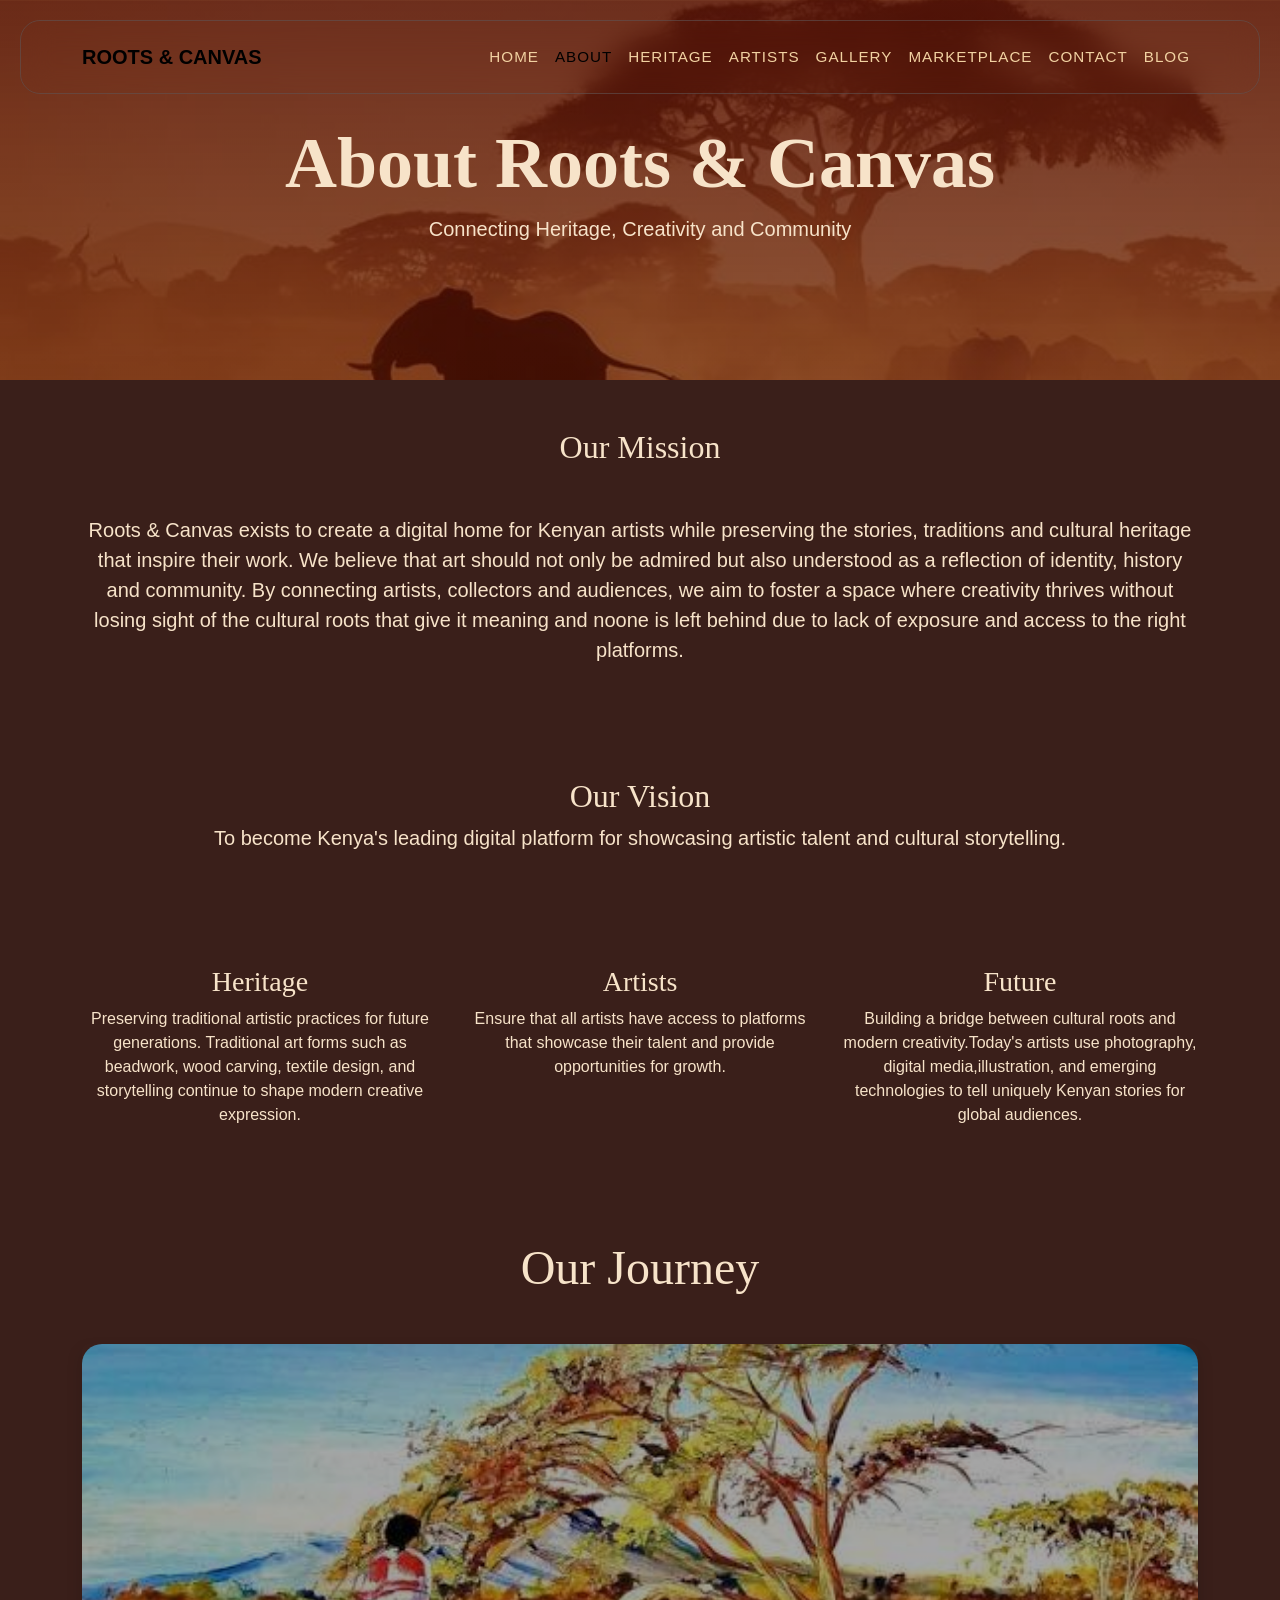
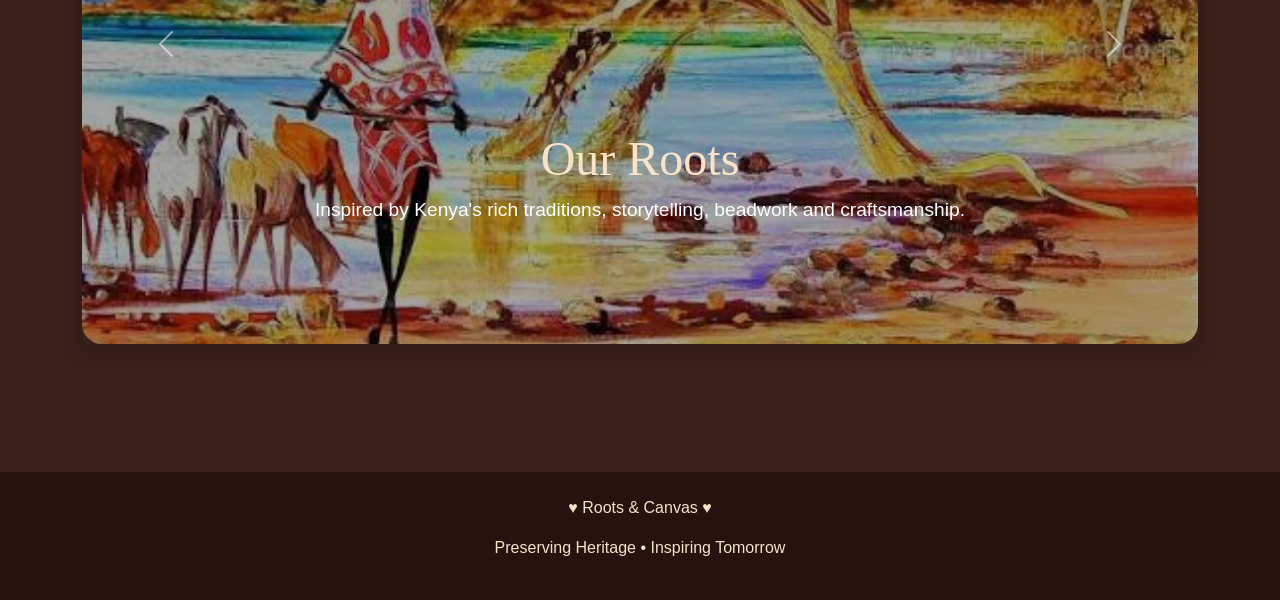
==== commit 23239468: "added the search function in js" ====
--- a/aboutus.html
+++ b/aboutus.html
@@ -275,6 +275,7 @@
 </footer>
 
 <script src="https://cdn.jsdelivr.net/npm/bootstrap@5.3.7/dist/js/bootstrap.bundle.min.js"></script>
+<script src="js/script.js"></script>
 
 </body>
 
--- a/css/style.css
+++ b/css/style.css
@@ -125,6 +125,24 @@
 
 .h3{font-weight:bold;
 font-family: 'Cormorant Garamond', serif; }
+
+.fade-section{
+
+    opacity:0;
+
+    transform:translateY(50px);
+
+    transition:1s;
+
+}
+
+.fade-section.show{
+
+    opacity:1;
+
+    transform:translateY(0);
+
+}
 
 
 .hero{
@@ -314,6 +332,7 @@
 
 }
 
+
 .carousel{
 
     border-radius:20px;
@@ -750,4 +769,71 @@
 
 }
 
-
+/* LIGHTBOX */
+
+#lightbox{
+
+    display:none;
+
+    position:fixed;
+
+    top:0;
+
+    left:0;
+
+    width:100%;
+
+    height:100%;
+
+    background:rgba(0,0,0,.9);
+
+    justify-content:center;
+
+    align-items:center;
+
+    flex-direction:column;
+
+    z-index:9999;
+
+}
+
+#lightbox img{
+
+    max-width:85%;
+
+    max-height:80%;
+
+    border-radius:20px;
+
+    box-shadow:0 10px 40px rgba(0,0,0,.5);
+
+}
+
+#lightbox-caption{
+
+    color:white;
+
+    margin-top:20px;
+
+    font-size:1.2rem;
+
+    text-align:center;
+
+}
+
+#close-lightbox{
+
+    position:absolute;
+
+    top:25px;
+
+    right:40px;
+
+    font-size:3rem;
+
+    color:white;
+
+    cursor:pointer;
+
+}
+
